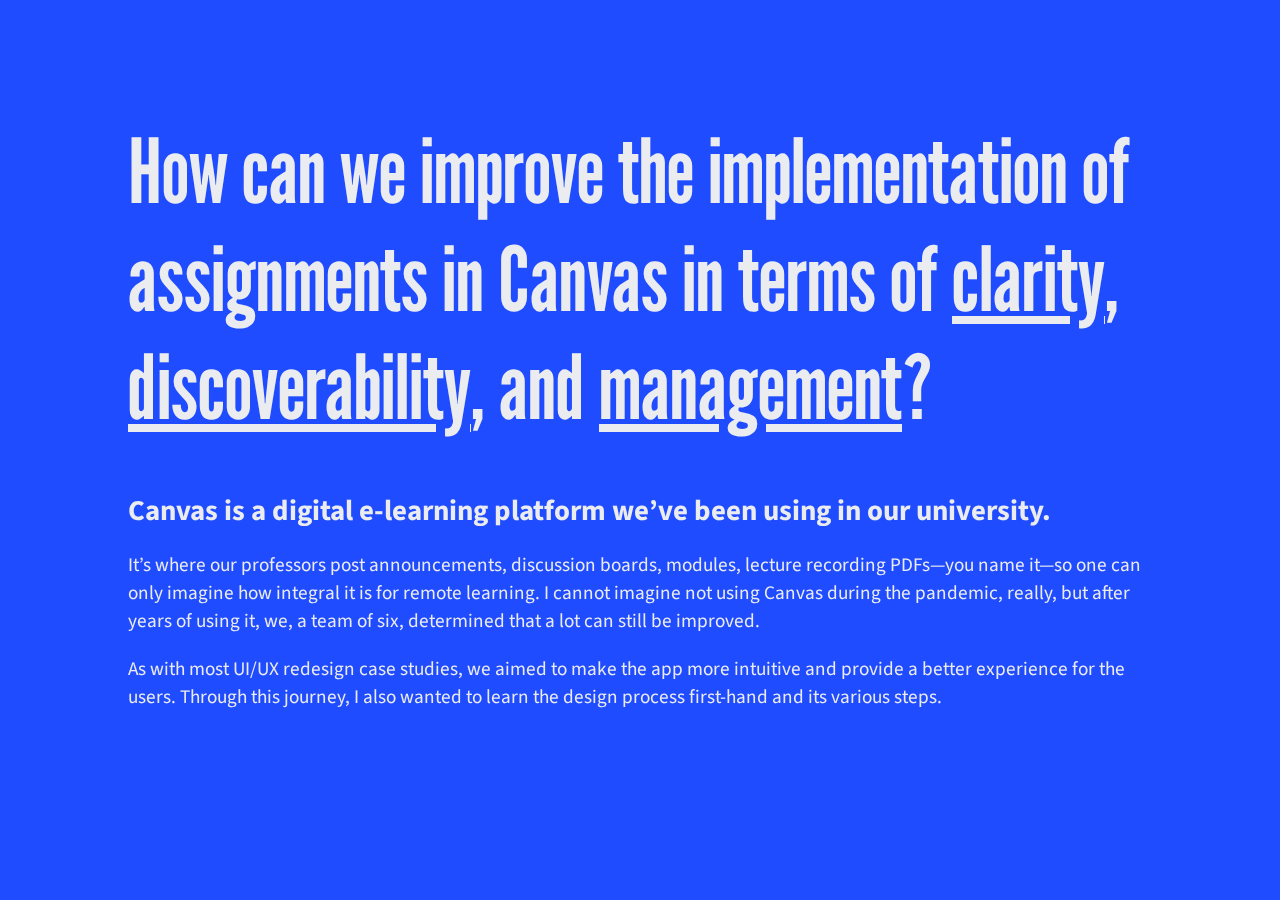
==== canvas.html @ 2afcc18f "changed underscore to dash" ====
<!DOCTYPE html>
<html lang="en">
<head>
    <meta charset="UTF-8">
    <meta name="viewport" content="width=device-width, initial-scale=1.0">
    
    <link rel="stylesheet" href="styles/article.css">
    <script src="https://code.jquery.com/jquery-3.4.1.min.js"></script>

    <link rel="preconnect" href="https://fonts.googleapis.com">
    <link rel="preconnect" href="https://fonts.gstatic.com" crossorigin>
    <link href="https://fonts.googleapis.com/css2?family=League+Gothic&display=swap" rel="stylesheet">
    <link href="https://fonts.googleapis.com/css2?family=Source+Sans+Pro&display=swap" rel="stylesheet">

    <title>Redesigning Canvas, an e-learning platform</title>

</head>
<body>
    <main class="not-parallax">
        <div class="bluemode">
            <div class="left-space wide">
                <div class="section-break"></div>
                <!-- <h1>Redesigning Canvas, an e-learning platform</h1> -->
                <!-- <i>
                    <small>
                        <ul>
                            <li>Canvas has since updated their UI. Please note that what will be discussed is a previous version of the app.</li>
                            <li>I’m not personally affiliated with Canvas. This case study was done for my own learning experience.</li>
                        </ul>
                    </small>
                </i>
                <hr> -->
                <h1 class="large">How can we improve the implementation of assignments in Canvas in terms of
                    <u>clarity</u>, <u>discoverability</u>, and <u>management</u>?</h1>
                <div class="text-break"></div>
                <h2>Canvas is a digital e-learning platform we’ve been using in our university.</h2>
                <p>It’s where our professors post announcements, discussion boards, modules, lecture recording PDFs—you name it—so one can only imagine how integral it is for remote learning. I cannot imagine not using Canvas during the pandemic, really, but after years of using it, we, a team of six, determined that a lot can still be improved.</p>
    
                <p>As with most UI/UX redesign case studies, we aimed to make the app more intuitive and provide a better experience for the users. Through this journey, I also wanted to learn the design process first-hand and its various steps.</p>
                <div class="text-break"></div>
                    
                <div class="text-break"></div>
                <div class="section-break"></div>
            </div>
        </div>
    
        <div class="section-break"></div>
        <div class="left-space wide slide-up">
            <h1>Let’s get to work!</h1>
            <p>Although all of us in the team have first-hand experiences (and frustrations) of using Canvas, we conducted a needfinding study to find out what the problems are in Canvas through our users’ perspective. We first conducted an online survey which was answered by 106 people, and also held 12 interviews remotely to get to know how exactly different users use Canvas.</p>
    
            <p>We couldn’t really cater to each user’s needs, so we created six user personas to generally represent our users. We based them off of studious they seem and how much of a power user they are when it comes to Canvas.</p>
        </div>

        <div class="text-break"></div>

        <div class="left-space wide slide-up">
            <h2>So what are the problems?</h2>
    
            <p>From the six personas, we identified their pain points by creating sequence models. There, we identified the flow of how users use Canvas and then identified at which step users were frustrated or stuck.</p>
    
            <p>There was a lot to unpack because of the amount of functions and features Canvas has, but we’ve narrowed it down to three areas we focused on: <b>Navigation</b>, <b>Notification</b>, and <b>Assignment Preparation</b>. We then built our solutions using Google Jamboard for our first prototypes and then Figma for the next iterations.</p> 
    
            <div class="text-break"></div>
            <div class="text-center">
                <img src="assets/canvas/design system.png"/>
                <br>
                <small>Design system created in Figma.</small>
            </div>          
        </div>
        <div class="section-break"></div>

        <div class="bluemode">
            <div class="section-break"></div>
            <div class="normal center">
                <h1>Navigation</h1>
                <div class="text-break"></div>
                <div class="slide-up">
                    <h2>Problems</h2>
                    <ul>
                        <li><p>There isn’t a single place to view all assignments for a single course—they could be posted in the Discussions tab, Assignments tab, or Modules, or other pages.</p></li>
                        <p class="quote">I need to check everything because I’m a bit paranoid.</p>
                        <p class="quote">The usage of canvas rlly depends on the prof. thay have different styles we have to adapt to.</p>
                        <li><p>Users find it difficult to look for certain features, as well as settings. Some users like Newbie Natalie weren’t even aware of the settings page, or that one could adjust notification settings.</p></li>
                    </ul>
                </div>
                <div class="text-break"></div>
                <div class="slide-up">
                    <h2>Solutions</h2>
                    <ul>
                        <li><p><b>Condense multiple sections in courses, emphasizing the Modules page.</b> This establishes uniformity across all courses, hopefully making it less confusing for users and prevent users like Achiever Alexandria from running through every section of Canvas for assignments.</p></li>
                        <li><p><b>Add a filter option in the Modules page </b> for situations wherein the user is looking for a certain item type, such as assignments or discussion boards. This would also allow batch downloading of files.</p></li>
                        <div class="text-center">
                            <img src="assets/canvas/navigation-1.png"/>
                            <br>
                            <small>Course home page with filter options. Other sections were also condensed.</small>
                        </div>
                        <li><p><b>Add a separate section for settings, and move Notification Settings there.</b> Previously, the settings could only be found by going into Account, and then Settings, which made it difficult for some users to find or even discover.</p></li>
                        <div class="text-center">
                            <img src="assets/canvas/navigation-2.png" class="project-image"/>
                            <br>
                            <small>Panel for settings, which is now accessible everywhere.</small>
                        </div>
                        <li><p><b>Add a button with download text and icon indicator</b> to the right, since the toggles for the selecting which files to download were also at the right. Both the “download” text and icon were included to provide clarity. </p></li>
                        <li><p><b>Add an indication of the number of files selected, and button to deselect all files,</b> similar to when selecting emails in Gmail.</p></li>
                        <div class="text-center">
                            <img src="assets/canvas/navigation-3.png"/>
                            <br>
                            <small>Course home page with filters. Selected files can be downloaded.</small>
                        </div>
                    </ul>
                </div>
    
                <div class="section-break"></div>
                <h1>Notification</h1>
                <div class="text-break"></div>
                <div class="slide-up">
                    <h2>Problems</h2>
                    <ul>
                        <li><p>Users aren’t able to view all previous notifications received.</p></li>
                        <li><p>Users aren’t notified when assignment deadlines are close, which forces some to use third-party applications to note down deadlines, or miss them completely.</p></li>
                        <li><p>Some assignments or posts don’t trigger notifications, which may cause users like Achiever Alexandria to periodically comb through many sections of Canvas to look for assignments. More than 50% responded that there have been instances where they missed assignments due to notifications not showing.</p></li>
                    </ul>
                </div>
                <div class="text-break"></div>
                <div class="slide-up">
                    <h2>Solutions</h2>
                    <ul>
                        <li><p><b>Add a notification tab/panel,</b> which is accessible by clicking the notifications button, which would have a red badge if there were unread notifications.</p></li>
                        <li><p><b>Made font weight heavier and added a green dot for unread notifications</b>, making it more noticeable for users.</p></li>
                        <div class="text-center">
                            <img src="assets/canvas/notifications-1.png"/>
                            <br>
                            <small>Notification panel.</small>
                        </div>
                        <li><p><b>Easier access to notification settings.</b> This also ties into navigation. Icons in the Notification Settings page were also turned into drop downs instead for readability.</p></li>
                        <li><p><b>Add other notification settings</b>, such as notifying when a deadline is close and a submission still hasn’t been made.</p></li>
                        <li><p><b>Add an add contact info button.</b></p></li>
                        <div class="text-center">
                            <img src="assets/canvas/notifications-2.png"/>
                            <br>
                            <small>Notification settings page. The icon buttons were also changed to dropdowns.</small>
                        </div>
                    </ul>
                </div>
    
                <div class="section-break"></div>
                <h1>Assignment Preparation</h1>
                <div class="text-break"></div>

                <div class="slide-up">
                    <h2>Problems</h2>
                    <ul>
                        <li><p>The built-in text editor in Canvas is overwhelming for some, while some say its functionalities are too limited. </p></li>
                        <p class="quote">It is bearable however I would want to see the whole text that I am writing. The tools in the text editor can be also more user friendly.</p>
                        <li><p>Third-party text editors are used for preparing assignments, especially if the submission needs a lot of text formatting, or if it is a group assignment.</p></li>
                        <li><p>Lack of a sign signifying that autosave is available.</p></li>
                        <li><p>Lack of a preview option before submitting.</p></li>
                        <p class="quote">Can’t view my submission to the assignment without having to download it</p>
                    </ul>
                </div>
                <div class="text-break"></div>
                <div class="slide-up">
                    <h2>Solutions</h2>
                    <ul>
                        <li><p><b>Simplify the toolbar for the textbox entry</b> to avoid overwhelming the user. The three text alignment buttons (left, center, right) were condensed into a single button, as well as the super- and subscript buttons.</p></li>
                        <li><p><b>Add a tab for “preview” mode</b> so users can easily switch back and forth between “preview” and “edit” mode (inspired by Github’s text editor).</p></li>
                        <div class="text-center">
                            <img src="assets/canvas/preparation-3.png"/>
                            <br>
                            <small>Preparing a text box entry for submitting assignments.</small>
                        </div>
                        <li><p><b>Added a modal for showing users that an autosave feature has been implemented.</b> Some users told us that they didn’t realize that Canvas had an autosave feature, so we wanted to notify users.</p></li>
                        <li><p><b>Add “Autosaved on ...” to indicate that their work has been autosaved.</b> Previously (as far as we know), there wasn’t really any feedback from the platform to indicate this to the user.</p></li>
                        <div class="text-center">
                            <img src="assets/canvas/preparation-1.png"/>
                            <br>
                            <small>Modal for notifying users of the autosave feature, as well as showing importance to indicator for last autosaved.</small>
                        </div>
                        <li><p><b>Add a full-screen mode for the text editor</b> for longer assignments.</p></li>
                        <div class="text-center">
                            <img src="assets/canvas/preparation-2.png"/>
                            <br>
                            <small>Full-screen text editor.</small>
                        </div>
                    </ul>
                </div>
            </div>
            <div class="section-break"></div>
        </div>
    
        <div class="normal center">
            <div class="section-break"></div>
            <h1>Results</h1>
    
            <p>We asked the final interviewees to rate the current Canvas versus our prototypes in terms of clarity, discoverability, and manageability, and got the average. Clarity increased from 6.3 to 9.3, Discoverability from 5.5 to 9.0, and Manageability from 6.0 to 9.0.</p>
            <p>We also asked the final interviewees to self-rate their experience during usability testing using the NASA Task Load Index.</p>
    
            <div class="text-center">
                <img src="assets/canvas/results-1.png"/>
            </div>
    
            <p>All in all, we realized that what needs to improve is how information is presented such that it’s not overwhelming for users.</p>
            <p>Canvas has plenty of functionality already, and is by no means an underpowered e-learning platform. Canvas also needs to give user feedback for some of their features, like autosaving. Users’ priorities also need to be taken into account—for example, making sure they’re able to pass assignments on time, and that they’re even notified of assignments in the first place.</p>
            <div class="section-break"></div>
        </div>
    
        <div class="bluemode">
            <div class="section-break"></div>
            <div class="normal center">
                <p>Throughout this experience, here’s what I learned:</p>
                <h1 class="large">You are not your user.</h1>
                <p>You really can’t underestimate that statement.</p>
                <ul>
                    <li><p>Every time we thought the solution we proposed is enough, there’s always something else to be improved. Some of the other users’ pain points were also different from our personal ones, which was very interesting to learn about!</p>
                    <li><p>We should view the platform from the perspective of the users and <b>always</b> consider what tasks they need to accomplish using the platform.</p></li>
                    <li><p>We should build and adjust our prototypes such that it would benefit most kinds of people in the community, which is where the user personas come in.</p></li>
                    <li><p>There were still some things we could’ve done better, like mine for user reviews in app stores, or by doing a comparative analysis of Canvas and other e-learning platforms in the market!</p></li>
                </ul>
            </div>        
            <div class="section-break"></div>
        </div>
    </main>

    <main class="parallax-wrapper">
        <div class="parallax-group bluemode static">
            <div class="left-space wide">
                <div class="section-break"></div>
                <!-- <h1>Redesigning Canvas, an e-learning platform</h1> -->
                <!-- <i>
                    <small>
                        <ul>
                            <li>Canvas has since updated their UI. Please note that what will be discussed is a previous version of the app.</li>
                            <li>I’m not personally affiliated with Canvas. This case study was done for my own learning experience.</li>
                        </ul>
                    </small>
                </i>
                <hr> -->
                <h1 class="large">How can we improve the implementation of assignments in Canvas in terms of
                    <u>clarity</u>, <u>discoverability</u>, and <u>management</u>?</h1>
                <div class="text-break"></div>
                <h2>Canvas is a digital e-learning platform we’ve been using in our university.</h2>
                <p>It’s where our professors post announcements, discussion boards, modules, lecture recording PDFs—you name it—so one can only imagine how integral it is for remote learning. I cannot imagine not using Canvas during the pandemic, really, but after years of using it, we, a team of six, determined that a lot can still be improved.</p>
    
                <p>As with most UI/UX redesign case studies, we aimed to make the app more intuitive and provide a better experience for the users. Through this journey, I also wanted to learn the design process first-hand and its various steps.</p>
                <div class="text-break"></div>
                    
                <div class="text-break"></div>
                <div class="section-break"></div>
            </div>
        </div>
    
        <div class="parallax-group static">
            <div>
                <div class="left-space wide">
                    <div class="section-break"></div>
                    <h1>Let’s get to work!</h1>
                    <p>Although all of us in the team have first-hand experiences (and frustrations) of using Canvas, we conducted a needfinding study to find out what the problems are in Canvas through our users’ perspective. We first conducted an online survey which was answered by 106 people, and also held 12 interviews remotely to get to know how exactly different users use Canvas.</p>
            
                    <p>We couldn’t really cater to each user’s needs, so we created six user personas to generally represent our users. We based them off of studious they seem and how much of a power user they are when it comes to Canvas.</p>
            
                    <div class="text-break"></div>
            
                    <h2>So what are the problems?</h2>
            
                    <p>From the six personas, we identified their pain points by creating sequence models. There, we identified the flow of how users use Canvas and then identified at which step users were frustrated or stuck.</p>
            
                    <p>There was a lot to unpack because of the amount of functions and features Canvas has, but we’ve narrowed it down to three areas we focused on: <b>Navigation</b>, <b>Notification</b>, and <b>Assignment Preparation</b>. We then built our solutions using Google Jamboard for our first prototypes and then Figma for the next iterations.</p> 
            
                    <div class="text-break"></div>
                    <div class="text-center">
                        <img src="assets/canvas/design system.png"/>
                        <br>
                        <small>Design system created in Figma.</small>
                    </div>
            
                    <div class="section-break"></div>
                </div>
                <div class="normal center">
                    <hr>
                    <div class="section-break"></div>
                    <h1>Navigation</h1>
                    <div class="text-break"></div>
                    <h2>Problems</h2>
                    <ul>
                        <li><p>There isn’t a single place to view all assignments for a single course—they could be posted in the Discussions tab, Assignments tab, or Modules, or other pages.</p></li>
                        <p class="quote">I need to check everything because I’m a bit paranoid.</p>
                        <li><p>Users find it difficult to look for certain features, as well as settings. Some users like Newbie Natalie weren’t even aware of the settings page, or that one could adjust notification settings.</p></li>
                        <p class="quote">The usage of canvas rlly depends on the prof. thay have different styles we have to adapt to.</p>
                    </ul>
                    <div class="section-break"></div>
                </div>
            </div>
        </div>

        <div class="parallax-group bluemode nonstatic">
            <div class="parallax-layer base-layer">
                <div class="tight left-space">
                    <h2>Solutions</h2>
                    <ul>
                        <li><p><b>Condense multiple sections in courses, emphasizing the Modules page </b> to establish uniformity across courses.</p></li>
                        <li><p><b>Add a filter option in the Modules page </b> for situations wherein the user is looking for a certain item type, such as assignments. This also allows batch downloading of files.</p></li>
                        <li><p><b>Add a separate section for settings, and move Notification Settings there.</b> Previously, users were not even aware of Notification settings.</p></li>
                        <li><p><b>Add a download button</b> to the right, since the toggles for the selecting which files to download are also at the right. Both the “download” text and icon were included to provide clarity.</p></li>
                        <li><p><b>Add an indication of the number of files selected, and button to deselect all files,</b> similar to when selecting emails in Gmail.</p></li>
                    </ul>
                </div>
            </div>
            <div class="parallax-layer top-layer">
                <div class="tight right-space">
                    <div class="text-center">
                        <img src="assets/canvas/navigation-1.png"/>
                        <br>
                        <small>Course home page with filter options. Other sections were also condensed.</small>
                    </div>
                    <br>
                    <div class="text-center">
                        <img src="assets/canvas/navigation-2.png" class="project-image"/>
                        <br>
                        <small>Panel for settings, which is now accessible everywhere.</small>
                    </div>
                    <br>
                    <div class="text-center">
                        <img src="assets/canvas/navigation-3.png"/>
                        <br>
                        <small>Course home page with filters. Selected files can be downloaded.</small>
                    </div>
                    <br>
                </div>
            </div>
        </div>

        <div class="parallax-group static">
            <div class="normal center">
                <div class="section-break"></div>
                <h1>Notification</h1>
                <div class="text-break"></div>
                <h2>Problems</h2>
                <ul>
                    <li><p>Users aren’t able to view all previous notifications received.</p></li>
                    <li><p>Users aren’t notified when assignment deadlines are close, which forces some to use third-party applications to note down deadlines, or miss them completely.</p></li>
                    <li><p>Some assignments or posts don’t trigger notifications, which may cause users like Achiever Alexandria to periodically comb through many sections of Canvas to look for assignments. More than 50% responded that there have been instances where they missed assignments due to notifications not showing.</p></li>
                </ul>
            </div>
        </div>
        
        <div class="parallax-group bluemode nonstatic">
            <div class="parallax-layer base-layer">
                <div class="tight left-space">
                    <div class="text-break"></div>
                    <h2>Solutions</h2>
                    <ul>
                        <li><p><b>Add a notification panel,</b> which is accessible by clicking the notifications button, which would have a red badge if there were unread notifications.</p></li>
                        <li><p><b>Made font weight heavier and added a green dot for unread notifications</b>, making it more noticeable for users.</p></li>
                        <li><p><b>Easier access to notification settings.</b> This also ties into navigation. Icons in the Notification Settings page were also turned into drop downs instead for readability.</p></li>
                        <li><p><b>Add other notification settings</b>, such as notifying when a deadline is close and a submission still hasn’t been made.</p></li>
                        <li><p><b>Add an add contact info button.</b></p></li>
                    </ul>
                </div>
            </div>
            <div class="parallax-layer top-layer">
                <div class="tight right-space">
                    <div class="text-center">
                        <img src="assets/canvas/notifications-1.png"/>
                        <br>
                        <small>Notification panel.</small>
                    </div>
                    <br>
                    <div class="text-center">
                        <img src="assets/canvas/notifications-2.png"/>
                        <br>
                        <small>Notification settings page. The icon buttons were also changed to dropdowns.</small>
                    </div>
                </div>
            </div>
        </div>
                
    
        <div class="parallax-group static">
            <div class="normal center">
                <h1>Assignment Preparation</h1>
                <div class="text-break"></div>
                <h2>Problems</h2>
                <ul>
                    <li><p>The built-in text editor in Canvas is overwhelming for some, while some say its functionalities are too limited. </p></li>
                    <p class="quote">It is bearable however I would want to see the whole text that I am writing. The tools in the text editor can be also more user friendly.</p>
                    <li><p>Third-party text editors are used for preparing assignments, especially if the submission needs a lot of text formatting, or if it is a group assignment.</p></li>
                    <li><p>Lack of a sign signifying that autosave is available.</p></li>
                    <li><p>Lack of a preview option before submitting.</p></li>
                    <p class="quote">Can’t view my submission to the assignment without having to download it</p>
                </ul>
            </div>
        </div>
        
        <div class="parallax-group bluemode nonstatic">
            <div class="parallax-layer base-layer">
                <div class="tight left-space">
                    <div class="text-break"></div>
                    <h2>Solutions</h2>
                    <ul>
                        <li><p><b>Simplify the toolbar for the textbox entry</b> to avoid overwhelming the user. The three text alignment buttons were condensed into a single button, as well as the super- and subscript buttons.</p></li>
                        <li><p><b>Add a tab for “preview” mode</b> so users can easily switch back and forth between “preview” and “edit” mode, inspired by Github’s text editor.</p></li>
                        <li><p><b>Added a modal for showing users that an autosave feature has been implemented.</b></p></li>
                        <li><p><b>Add “Autosaved on ...” to indicate that their work has been autosaved.</b> Previously (as far as we know), there wasn’t any feedback to indicate this to the user.</p></li>
                        <li><p><b>Add a full-screen mode for the text editor</b> for longer assignments.</p></li>
                    </ul>
                    <div class="section-break"></div>
                </div>
            </div>
            
            <div class="parallax-layer top-layer">
                <div class="tight right-space">
                    <div class="text-center">
                        <img src="assets/canvas/preparation-3.png"/>
                        <br>
                        <small>Preparing a text box entry for submitting assignments.</small>
                    </div>
                    <br>
                    <div class="text-center">
                        <img src="assets/canvas/preparation-1.png"/>
                        <br>
                        <small>Modal for notifying users of the autosave feature, as well as showing importance to indicator for last autosaved.</small>
                    </div>
                    <br>
                    <div class="text-center">
                        <img src="assets/canvas/preparation-2.png"/>
                        <br>
                        <small>Full-screen text editor.</small>
                    </div>
                </div>
            </div>
        </div>
        
        <div class="parallax-group">
            <div class="normal center">
                <div class="section-break"></div>
                <h1>Results</h1>
        
                <p>We asked the final interviewees to rate the current Canvas versus our prototypes in terms of clarity, discoverability, and manageability, and got the average. Clarity increased from 6.3 to 9.3, Discoverability from 5.5 to 9.0, and Manageability from 6.0 to 9.0.</p>
                <p>We also asked the final interviewees to self-rate their experience during usability testing using the NASA Task Load Index.</p>
        
                <div class="text-center">
                    <img src="assets/canvas/results-1.png"/>
                </div>
        
                <p>All in all, we realized that what needs to improve is how information is presented such that it’s not overwhelming for users.</p>
                <p>Canvas has plenty of functionality already, and is by no means an underpowered e-learning platform. Canvas also needs to give user feedback for some of their features, like autosaving. Users’ priorities also need to be taken into account—for example, making sure they’re able to pass assignments on time, and that they’re even notified of assignments in the first place.</p>
                <div class="section-break"></div>
            </div>
        </div>
    
        <div class="parallax-group bluemode">
            <div class="section-break"></div>
            <div class="normal center">
                <p>Throughout this experience, here’s what I learned:</p>
                <h1 class="large">You are not your user.</h1>
                <p>You really can’t underestimate that statement.</p>
                <ul>
                    <li><p>Every time we thought the solution we proposed is enough, there’s always something else to be improved. Some of the other users’ pain points were also different from our personal ones, which was very interesting to learn about!</p>
                    <li><p>We should view the platform from the perspective of the users and <b>always</b> consider what tasks they need to accomplish using the platform.</p></li>
                    <li><p>We should build and adjust our prototypes such that it would benefit most kinds of people in the community, which is where the user personas come in.</p></li>
                    <li><p>There were still some things we could’ve done better, like mine for user reviews in app stores, or by doing a comparative analysis of Canvas and other e-learning platforms in the market!</p></li>
                </ul>
            </div>        
            <div class="section-break"></div>
        </div>
    </main>
</body>
</html>

<script>
    function debounce(func, wait = 20, immediate = true) {
	    var timeout;
        return function() {
            var context = this, args = arguments;
            var later = function() {
                timeout = null;
                if (!immediate) func.apply(context, args);
            };
            var callNow = immediate && !timeout;
            clearTimeout(timeout);
            timeout = setTimeout(later, wait);
            if (callNow) func.apply(context, args);
        };
    };

    const slideUpElements = $(".slide-up");

    function slideIn(e) 
    {
        const currentPosition = window.scrollY + window.innerHeight;

        slideUpElements.each(function(index, element){
            // const slideInAt = $(element).offset().top + ($(element).height()/5);
            const slideInAt = $(element).offset().top + 10;
            if(slideInAt < currentPosition)
            {
                $(element).addClass("active");
            }
        })
    }

    window.addEventListener('scroll', debounce(slideIn));
</script>
---- styles/article.css ----
html {
  scroll-behavior: smooth;
}

body {
  overflow-x: hidden;
  padding: 0px;
  margin: 0px;
  background-color: #EBECF0;
  color: black;
  font-family: 'Source Sans Pro', sans-serif;
  -webkit-box-sizing: border-box;
          box-sizing: border-box;
}

h1 {
  font-family: 'League Gothic', sans-serif;
  font-size: clamp(4rem, 2.5vw, 6rem);
  color: #1F4CFF;
  margin: 0px;
}

h2 {
  font-size: clamp(1.8rem, 1vw, 2.2rem);
  margin-bottom: 0px;
}

p {
  font-size: clamp(1.2rem, 1vw, 1.5rem);
  font-weight: normal;
}

.slide-up {
  -webkit-transform: translateY(30%);
          transform: translateY(30%);
  opacity: 0;
  -webkit-transition: 1s;
  transition: 1s;
}

.slide-up.active {
  opacity: 1;
  -webkit-transform: translateY(0%);
          transform: translateY(0%);
}

::-moz-selection {
  background: black;
  color: #EBECF0;
}

::selection {
  background: black;
  color: #EBECF0;
}

::-moz-selection {
  background: black;
  color: #EBECF0;
}

/* width */
::-webkit-scrollbar {
  width: 7px;
  height: 7px;
  background: #888;
}

/* Track */
::-webkit-scrollbar-track {
  background: #f1f1f1;
}

/* Handle */
::-webkit-scrollbar-thumb {
  background: #1F4CFF;
  border-radius: 10px;
}

/* Handle on hover */
::-webkit-scrollbar-thumb:hover {
  background: #555;
}

.large {
  font-size: clamp(3.5rem, 7vw, 10rem);
}

img {
  max-width: 35vw;
  border-radius: 10px;
}

.bluemode {
  background-color: #1F4CFF;
}

.bluemode * {
  color: #EBECF0;
}

.bluemode .quote {
  border-left: 1px solid #EBECF0;
}

.left-space {
  margin-left: 10vw;
}

.right-space {
  margin-left: 55vw;
}

.section-break {
  min-height: 10vh;
}

.columns {
  display: -webkit-box;
  display: -ms-flexbox;
  display: flex;
  orientation: column;
}

.text-break {
  min-height: 3vh;
}

.tight {
  max-width: 40vw;
}

.normal {
  max-width: 60vw;
}

.wide {
  max-width: 80vw;
}

.right {
  text-align: right;
}

.center {
  margin-left: auto;
  margin-right: auto;
}

.text-center {
  text-align: center;
}

.quote {
  border-left: 1px solid #1F4CFF;
  padding-left: 20px;
  font-style: italic;
}

.parallax-wrapper {
  height: 100vh;
  overflow-x: hidden;
  overflow-y: auto;
  -webkit-perspective: 300px;
          perspective: 300px;
}

.parallax-wrapper .parallax-group {
  position: relative;
  -webkit-transform-style: preserve-3d;
          transform-style: preserve-3d;
  min-height: 100vh;
}

.parallax-wrapper .parallax-group .parallax-layer {
  position: absolute;
  inset: 0;
  display: -webkit-box;
  display: -ms-flexbox;
  display: flex;
  -webkit-box-align: center;
      -ms-flex-align: center;
          align-items: center;
}

.parallax-wrapper .parallax-group .base-layer {
  -webkit-transform: translateZ(0);
          transform: translateZ(0);
  z-index: 2;
}

.parallax-wrapper .parallax-group .top-layer {
  -webkit-transform: translateZ(150px) scale(0.5);
          transform: translateZ(150px) scale(0.5);
  z-index: 1;
}

.parallax-wrapper .static {
  z-index: 0;
  display: -webkit-box;
  display: -ms-flexbox;
  display: flex;
  -webkit-box-align: center;
      -ms-flex-align: center;
          align-items: center;
}

.parallax-wrapper .nonstatic {
  z-index: 1;
}

.parallax-wrapper {
  display: block;
}

.not-parallax {
  display: none;
}

.page {
  min-height: 100vh;
  display: -webkit-box;
  display: -ms-flexbox;
  display: flex;
  -webkit-box-align: center;
      -ms-flex-align: center;
          align-items: center;
}

.mobile-grid {
  display: -webkit-box;
  display: -ms-flexbox;
  display: flex;
  max-width: 50vw;
  -webkit-column-gap: 10px;
          column-gap: 10px;
}

.mobile-grid img {
  max-width: 100%;
  min-width: 0;
}

@media (max-width: 991px) {
  .parallax-wrapper {
    display: none;
  }
  .not-parallax {
    display: block;
  }
  .tight, .normal {
    max-width: 80vw;
  }
  img {
    max-width: 70vw;
  }
}
/*# sourceMappingURL=article.css.map */
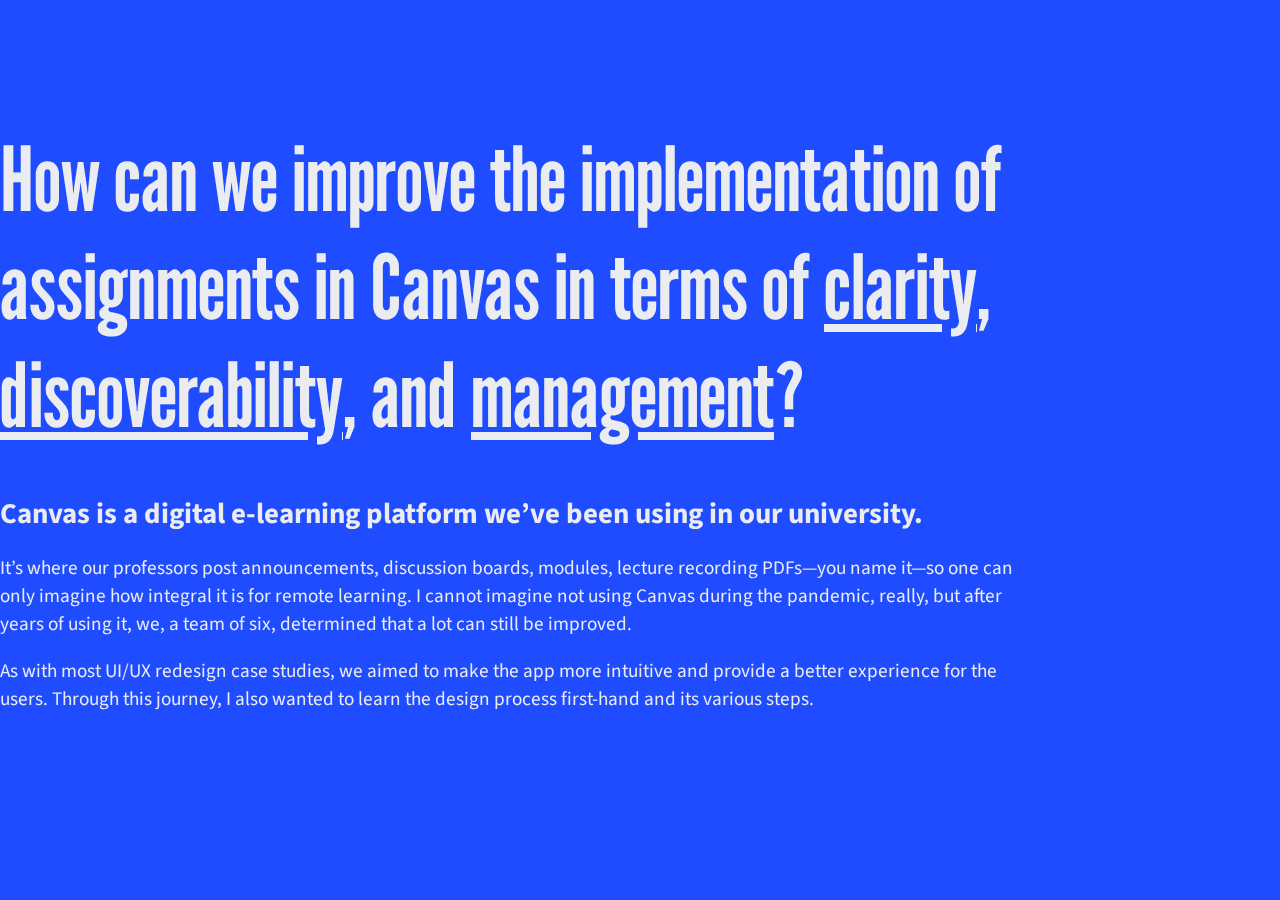
==== commit 67b87a1b: "changed break names" ====
--- a/canvas.html
+++ b/canvas.html
@@ -18,8 +18,8 @@
 <body>
     <main class="not-parallax">
         <div class="bluemode">
-            <div class="left-space wide">
-                <div class="section-break"></div>
+            <div class="space-s wide">
+                <br class="large">
                 <!-- <h1>Redesigning Canvas, an e-learning platform</h1> -->
                 <!-- <i>
                     <small>
@@ -32,49 +32,49 @@
                 <hr> -->
                 <h1 class="large">How can we improve the implementation of assignments in Canvas in terms of
                     <u>clarity</u>, <u>discoverability</u>, and <u>management</u>?</h1>
-                <div class="text-break"></div>
+                <br class="small">
                 <h2>Canvas is a digital e-learning platform we’ve been using in our university.</h2>
                 <p>It’s where our professors post announcements, discussion boards, modules, lecture recording PDFs—you name it—so one can only imagine how integral it is for remote learning. I cannot imagine not using Canvas during the pandemic, really, but after years of using it, we, a team of six, determined that a lot can still be improved.</p>
     
                 <p>As with most UI/UX redesign case studies, we aimed to make the app more intuitive and provide a better experience for the users. Through this journey, I also wanted to learn the design process first-hand and its various steps.</p>
-                <div class="text-break"></div>
+                <br class="small">
                     
-                <div class="text-break"></div>
-                <div class="section-break"></div>
-            </div>
-        </div>
-    
-        <div class="section-break"></div>
-        <div class="left-space wide slide-up">
+                <br class="small">
+                <br class="large">
+            </div>
+        </div>
+    
+        <br class="large">
+        <div class="space-s wide slide-up">
             <h1>Let’s get to work!</h1>
             <p>Although all of us in the team have first-hand experiences (and frustrations) of using Canvas, we conducted a needfinding study to find out what the problems are in Canvas through our users’ perspective. We first conducted an online survey which was answered by 106 people, and also held 12 interviews remotely to get to know how exactly different users use Canvas.</p>
     
             <p>We couldn’t really cater to each user’s needs, so we created six user personas to generally represent our users. We based them off of studious they seem and how much of a power user they are when it comes to Canvas.</p>
         </div>
 
-        <div class="text-break"></div>
-
-        <div class="left-space wide slide-up">
+        <br class="small">
+
+        <div class="space-s wide slide-up">
             <h2>So what are the problems?</h2>
     
             <p>From the six personas, we identified their pain points by creating sequence models. There, we identified the flow of how users use Canvas and then identified at which step users were frustrated or stuck.</p>
     
             <p>There was a lot to unpack because of the amount of functions and features Canvas has, but we’ve narrowed it down to three areas we focused on: <b>Navigation</b>, <b>Notification</b>, and <b>Assignment Preparation</b>. We then built our solutions using Google Jamboard for our first prototypes and then Figma for the next iterations.</p> 
     
-            <div class="text-break"></div>
+            <br class="small">
             <div class="text-center">
                 <img src="assets/canvas/design system.png"/>
                 <br>
                 <small>Design system created in Figma.</small>
             </div>          
         </div>
-        <div class="section-break"></div>
+        <br class="large">
 
         <div class="bluemode">
-            <div class="section-break"></div>
+            <br class="large">
             <div class="normal center">
                 <h1>Navigation</h1>
-                <div class="text-break"></div>
+                <br class="small">
                 <div class="slide-up">
                     <h2>Problems</h2>
                     <ul>
@@ -84,7 +84,7 @@
                         <li><p>Users find it difficult to look for certain features, as well as settings. Some users like Newbie Natalie weren’t even aware of the settings page, or that one could adjust notification settings.</p></li>
                     </ul>
                 </div>
-                <div class="text-break"></div>
+                <br class="small">
                 <div class="slide-up">
                     <h2>Solutions</h2>
                     <ul>
@@ -111,9 +111,9 @@
                     </ul>
                 </div>
     
-                <div class="section-break"></div>
+                <br class="large">
                 <h1>Notification</h1>
-                <div class="text-break"></div>
+                <br class="small">
                 <div class="slide-up">
                     <h2>Problems</h2>
                     <ul>
@@ -122,7 +122,7 @@
                         <li><p>Some assignments or posts don’t trigger notifications, which may cause users like Achiever Alexandria to periodically comb through many sections of Canvas to look for assignments. More than 50% responded that there have been instances where they missed assignments due to notifications not showing.</p></li>
                     </ul>
                 </div>
-                <div class="text-break"></div>
+                <br class="small">
                 <div class="slide-up">
                     <h2>Solutions</h2>
                     <ul>
@@ -144,9 +144,9 @@
                     </ul>
                 </div>
     
-                <div class="section-break"></div>
+                <br class="large">
                 <h1>Assignment Preparation</h1>
-                <div class="text-break"></div>
+                <br class="small">
 
                 <div class="slide-up">
                     <h2>Problems</h2>
@@ -159,7 +159,7 @@
                         <p class="quote">Can’t view my submission to the assignment without having to download it</p>
                     </ul>
                 </div>
-                <div class="text-break"></div>
+                <br class="small">
                 <div class="slide-up">
                     <h2>Solutions</h2>
                     <ul>
@@ -186,11 +186,11 @@
                     </ul>
                 </div>
             </div>
-            <div class="section-break"></div>
+            <br class="large">
         </div>
     
         <div class="normal center">
-            <div class="section-break"></div>
+            <br class="large">
             <h1>Results</h1>
     
             <p>We asked the final interviewees to rate the current Canvas versus our prototypes in terms of clarity, discoverability, and manageability, and got the average. Clarity increased from 6.3 to 9.3, Discoverability from 5.5 to 9.0, and Manageability from 6.0 to 9.0.</p>
@@ -202,11 +202,11 @@
     
             <p>All in all, we realized that what needs to improve is how information is presented such that it’s not overwhelming for users.</p>
             <p>Canvas has plenty of functionality already, and is by no means an underpowered e-learning platform. Canvas also needs to give user feedback for some of their features, like autosaving. Users’ priorities also need to be taken into account—for example, making sure they’re able to pass assignments on time, and that they’re even notified of assignments in the first place.</p>
-            <div class="section-break"></div>
+            <br class="large">
         </div>
     
         <div class="bluemode">
-            <div class="section-break"></div>
+            <br class="large">
             <div class="normal center">
                 <p>Throughout this experience, here’s what I learned:</p>
                 <h1 class="large">You are not your user.</h1>
@@ -218,14 +218,14 @@
                     <li><p>There were still some things we could’ve done better, like mine for user reviews in app stores, or by doing a comparative analysis of Canvas and other e-learning platforms in the market!</p></li>
                 </ul>
             </div>        
-            <div class="section-break"></div>
+            <br class="large">
         </div>
     </main>
 
     <main class="parallax-wrapper">
         <div class="parallax-group bluemode static">
-            <div class="left-space wide">
-                <div class="section-break"></div>
+            <div class="space-s wide">
+                <br class="large">
                 <!-- <h1>Redesigning Canvas, an e-learning platform</h1> -->
                 <!-- <i>
                     <small>
@@ -238,64 +238,64 @@
                 <hr> -->
                 <h1 class="large">How can we improve the implementation of assignments in Canvas in terms of
                     <u>clarity</u>, <u>discoverability</u>, and <u>management</u>?</h1>
-                <div class="text-break"></div>
+                <br class="small">
                 <h2>Canvas is a digital e-learning platform we’ve been using in our university.</h2>
                 <p>It’s where our professors post announcements, discussion boards, modules, lecture recording PDFs—you name it—so one can only imagine how integral it is for remote learning. I cannot imagine not using Canvas during the pandemic, really, but after years of using it, we, a team of six, determined that a lot can still be improved.</p>
     
                 <p>As with most UI/UX redesign case studies, we aimed to make the app more intuitive and provide a better experience for the users. Through this journey, I also wanted to learn the design process first-hand and its various steps.</p>
-                <div class="text-break"></div>
+                <br class="small">
                     
-                <div class="text-break"></div>
-                <div class="section-break"></div>
+                <br class="small">
+                <br class="large">
             </div>
         </div>
     
         <div class="parallax-group static">
-            <div>
-                <div class="left-space wide">
-                    <div class="section-break"></div>
-                    <h1>Let’s get to work!</h1>
-                    <p>Although all of us in the team have first-hand experiences (and frustrations) of using Canvas, we conducted a needfinding study to find out what the problems are in Canvas through our users’ perspective. We first conducted an online survey which was answered by 106 people, and also held 12 interviews remotely to get to know how exactly different users use Canvas.</p>
-            
-                    <p>We couldn’t really cater to each user’s needs, so we created six user personas to generally represent our users. We based them off of studious they seem and how much of a power user they are when it comes to Canvas.</p>
-            
-                    <div class="text-break"></div>
-            
-                    <h2>So what are the problems?</h2>
-            
-                    <p>From the six personas, we identified their pain points by creating sequence models. There, we identified the flow of how users use Canvas and then identified at which step users were frustrated or stuck.</p>
-            
-                    <p>There was a lot to unpack because of the amount of functions and features Canvas has, but we’ve narrowed it down to three areas we focused on: <b>Navigation</b>, <b>Notification</b>, and <b>Assignment Preparation</b>. We then built our solutions using Google Jamboard for our first prototypes and then Figma for the next iterations.</p> 
-            
-                    <div class="text-break"></div>
-                    <div class="text-center">
-                        <img src="assets/canvas/design system.png"/>
-                        <br>
-                        <small>Design system created in Figma.</small>
-                    </div>
-            
-                    <div class="section-break"></div>
-                </div>
-                <div class="normal center">
-                    <hr>
-                    <div class="section-break"></div>
-                    <h1>Navigation</h1>
-                    <div class="text-break"></div>
-                    <h2>Problems</h2>
-                    <ul>
-                        <li><p>There isn’t a single place to view all assignments for a single course—they could be posted in the Discussions tab, Assignments tab, or Modules, or other pages.</p></li>
-                        <p class="quote">I need to check everything because I’m a bit paranoid.</p>
-                        <li><p>Users find it difficult to look for certain features, as well as settings. Some users like Newbie Natalie weren’t even aware of the settings page, or that one could adjust notification settings.</p></li>
-                        <p class="quote">The usage of canvas rlly depends on the prof. thay have different styles we have to adapt to.</p>
-                    </ul>
-                    <div class="section-break"></div>
-                </div>
+            <div class="space-s wide">
+                <br class="large">
+                <h1>Let’s get to work!</h1>
+                <p>Although all of us in the team have first-hand experiences (and frustrations) of using Canvas, we conducted a needfinding study to find out what the problems are in Canvas through our users’ perspective. We first conducted an online survey which was answered by 106 people, and also held 12 interviews remotely to get to know how exactly different users use Canvas.</p>
+        
+                <p>We couldn’t really cater to each user’s needs, so we created six user personas to generally represent our users. We based them off of studious they seem and how much of a power user they are when it comes to Canvas.</p>
+        
+                <br class="small">
+        
+                <h2>So what are the problems?</h2>
+        
+                <p>From the six personas, we identified their pain points by creating sequence models. There, we identified the flow of how users use Canvas and then identified at which step users were frustrated or stuck.</p>
+        
+                <p>There was a lot to unpack because of the amount of functions and features Canvas has, but we’ve narrowed it down to three areas we focused on: <b>Navigation</b>, <b>Notification</b>, and <b>Assignment Preparation</b>. We then built our solutions using Google Jamboard for our first prototypes and then Figma for the next iterations.</p> 
+        
+                <br class="small">
+                <div class="text-center">
+                    <img src="assets/canvas/design system.png"/>
+                    <br>
+                    <small>Design system created in Figma.</small>
+                </div>
+        
+                <br class="large">
+            </div>
+        </div>
+
+        <div class="parallax-group static">
+            <div class="normal center">
+                <br class="large">
+                <h1>Navigation</h1>
+                <br class="small">
+                <h2>Problems</h2>
+                <ul>
+                    <li><p>There isn’t a single place to view all assignments for a single course—they could be posted in the Discussions tab, Assignments tab, or Modules, or other pages.</p></li>
+                    <p class="quote">I need to check everything because I’m a bit paranoid.</p>
+                    <li><p>Users find it difficult to look for certain features, as well as settings. Some users like Newbie Natalie weren’t even aware of the settings page, or that one could adjust notification settings.</p></li>
+                    <p class="quote">The usage of canvas rlly depends on the prof. thay have different styles we have to adapt to.</p>
+                </ul>
+                <br class="large">
             </div>
         </div>
 
         <div class="parallax-group bluemode nonstatic">
             <div class="parallax-layer base-layer">
-                <div class="tight left-space">
+                <div class="tight space-s">
                     <h2>Solutions</h2>
                     <ul>
                         <li><p><b>Condense multiple sections in courses, emphasizing the Modules page </b> to establish uniformity across courses.</p></li>
@@ -307,7 +307,7 @@
                 </div>
             </div>
             <div class="parallax-layer top-layer">
-                <div class="tight right-space">
+                <div class="tight space-l">
                     <div class="text-center">
                         <img src="assets/canvas/navigation-1.png"/>
                         <br>
@@ -332,9 +332,9 @@
 
         <div class="parallax-group static">
             <div class="normal center">
-                <div class="section-break"></div>
+                <br class="large">
                 <h1>Notification</h1>
-                <div class="text-break"></div>
+                <br class="small">
                 <h2>Problems</h2>
                 <ul>
                     <li><p>Users aren’t able to view all previous notifications received.</p></li>
@@ -346,8 +346,8 @@
         
         <div class="parallax-group bluemode nonstatic">
             <div class="parallax-layer base-layer">
-                <div class="tight left-space">
-                    <div class="text-break"></div>
+                <div class="tight space-s">
+                    <br class="small">
                     <h2>Solutions</h2>
                     <ul>
                         <li><p><b>Add a notification panel,</b> which is accessible by clicking the notifications button, which would have a red badge if there were unread notifications.</p></li>
@@ -359,7 +359,7 @@
                 </div>
             </div>
             <div class="parallax-layer top-layer">
-                <div class="tight right-space">
+                <div class="tight space-l">
                     <div class="text-center">
                         <img src="assets/canvas/notifications-1.png"/>
                         <br>
@@ -379,7 +379,7 @@
         <div class="parallax-group static">
             <div class="normal center">
                 <h1>Assignment Preparation</h1>
-                <div class="text-break"></div>
+                <br class="small">
                 <h2>Problems</h2>
                 <ul>
                     <li><p>The built-in text editor in Canvas is overwhelming for some, while some say its functionalities are too limited. </p></li>
@@ -394,8 +394,8 @@
         
         <div class="parallax-group bluemode nonstatic">
             <div class="parallax-layer base-layer">
-                <div class="tight left-space">
-                    <div class="text-break"></div>
+                <div class="tight space-s">
+                    <br class="small">
                     <h2>Solutions</h2>
                     <ul>
                         <li><p><b>Simplify the toolbar for the textbox entry</b> to avoid overwhelming the user. The three text alignment buttons were condensed into a single button, as well as the super- and subscript buttons.</p></li>
@@ -404,12 +404,12 @@
                         <li><p><b>Add “Autosaved on ...” to indicate that their work has been autosaved.</b> Previously (as far as we know), there wasn’t any feedback to indicate this to the user.</p></li>
                         <li><p><b>Add a full-screen mode for the text editor</b> for longer assignments.</p></li>
                     </ul>
-                    <div class="section-break"></div>
+                    <br class="large">
                 </div>
             </div>
             
             <div class="parallax-layer top-layer">
-                <div class="tight right-space">
+                <div class="tight space-l">
                     <div class="text-center">
                         <img src="assets/canvas/preparation-3.png"/>
                         <br>
@@ -433,7 +433,7 @@
         
         <div class="parallax-group">
             <div class="normal center">
-                <div class="section-break"></div>
+                <br class="large">
                 <h1>Results</h1>
         
                 <p>We asked the final interviewees to rate the current Canvas versus our prototypes in terms of clarity, discoverability, and manageability, and got the average. Clarity increased from 6.3 to 9.3, Discoverability from 5.5 to 9.0, and Manageability from 6.0 to 9.0.</p>
@@ -445,12 +445,12 @@
         
                 <p>All in all, we realized that what needs to improve is how information is presented such that it’s not overwhelming for users.</p>
                 <p>Canvas has plenty of functionality already, and is by no means an underpowered e-learning platform. Canvas also needs to give user feedback for some of their features, like autosaving. Users’ priorities also need to be taken into account—for example, making sure they’re able to pass assignments on time, and that they’re even notified of assignments in the first place.</p>
-                <div class="section-break"></div>
+                <br class="large">
             </div>
         </div>
     
         <div class="parallax-group bluemode">
-            <div class="section-break"></div>
+            <br class="large">
             <div class="normal center">
                 <p>Throughout this experience, here’s what I learned:</p>
                 <h1 class="large">You are not your user.</h1>
@@ -462,7 +462,7 @@
                     <li><p>There were still some things we could’ve done better, like mine for user reviews in app stores, or by doing a comparative analysis of Canvas and other e-learning platforms in the market!</p></li>
                 </ul>
             </div>        
-            <div class="section-break"></div>
+            <br class="large">
         </div>
     </main>
 </body>
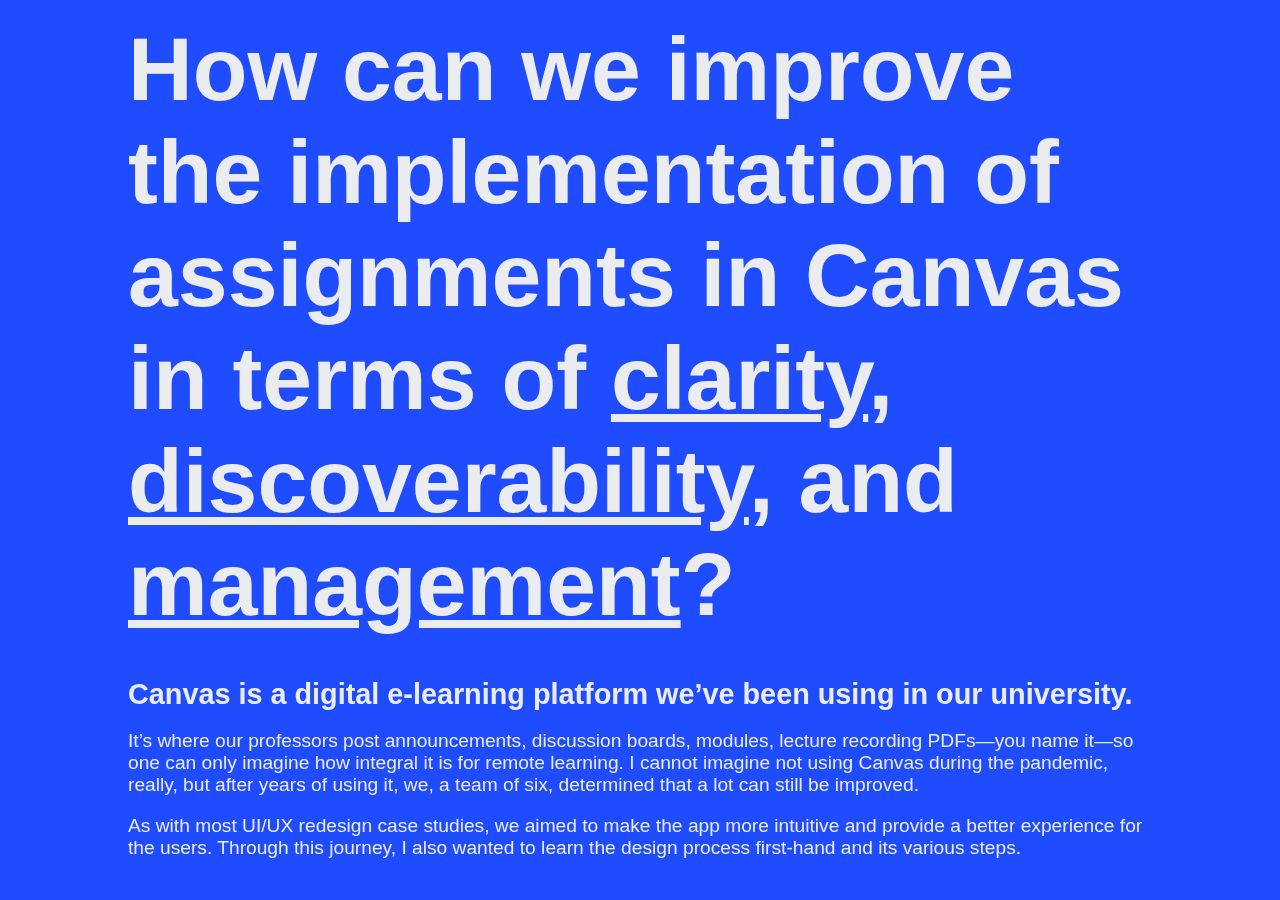
==== commit 8e5a7e6c: "removed import font statement" ====
--- a/canvas.html
+++ b/canvas.html
@@ -6,11 +6,6 @@
     
     <link rel="stylesheet" href="styles/article.css">
     <script src="https://code.jquery.com/jquery-3.4.1.min.js"></script>
-
-    <link rel="preconnect" href="https://fonts.googleapis.com">
-    <link rel="preconnect" href="https://fonts.gstatic.com" crossorigin>
-    <link href="https://fonts.googleapis.com/css2?family=League+Gothic&display=swap" rel="stylesheet">
-    <link href="https://fonts.googleapis.com/css2?family=Source+Sans+Pro&display=swap" rel="stylesheet">
 
     <title>Redesigning Canvas, an e-learning platform</title>
 
--- a/styles/article.css
+++ b/styles/article.css
@@ -30,6 +30,24 @@
   font-weight: normal;
 }
 
+br {
+  display: block;
+  content: "";
+  margin-top: 0;
+}
+
+br.small {
+  min-height: 3vh;
+}
+
+br.large {
+  min-height: 10vh;
+}
+
+br.xl {
+  min-height: 35vh;
+}
+
 .slide-up {
   -webkit-transform: translateY(30%);
           transform: translateY(30%);
@@ -103,27 +121,23 @@
   border-left: 1px solid #EBECF0;
 }
 
-.left-space {
+.space-s {
   margin-left: 10vw;
 }
 
-.right-space {
+.space-m {
+  margin-left: 40vw;
+}
+
+.space-l {
   margin-left: 55vw;
 }
 
-.section-break {
-  min-height: 10vh;
-}
-
 .columns {
   display: -webkit-box;
   display: -ms-flexbox;
   display: flex;
   orientation: column;
-}
-
-.text-break {
-  min-height: 3vh;
 }
 
 .tight {
@@ -231,14 +245,17 @@
   display: -webkit-box;
   display: -ms-flexbox;
   display: flex;
-  max-width: 50vw;
-  -webkit-column-gap: 10px;
-          column-gap: 10px;
+  -webkit-column-gap: 30px;
+          column-gap: 30px;
 }
 
 .mobile-grid img {
   max-width: 100%;
+  max-height: 70vh;
   min-width: 0;
+  -ms-flex-item-align: center;
+      -ms-grid-row-align: center;
+      align-self: center;
 }
 
 @media (max-width: 991px) {
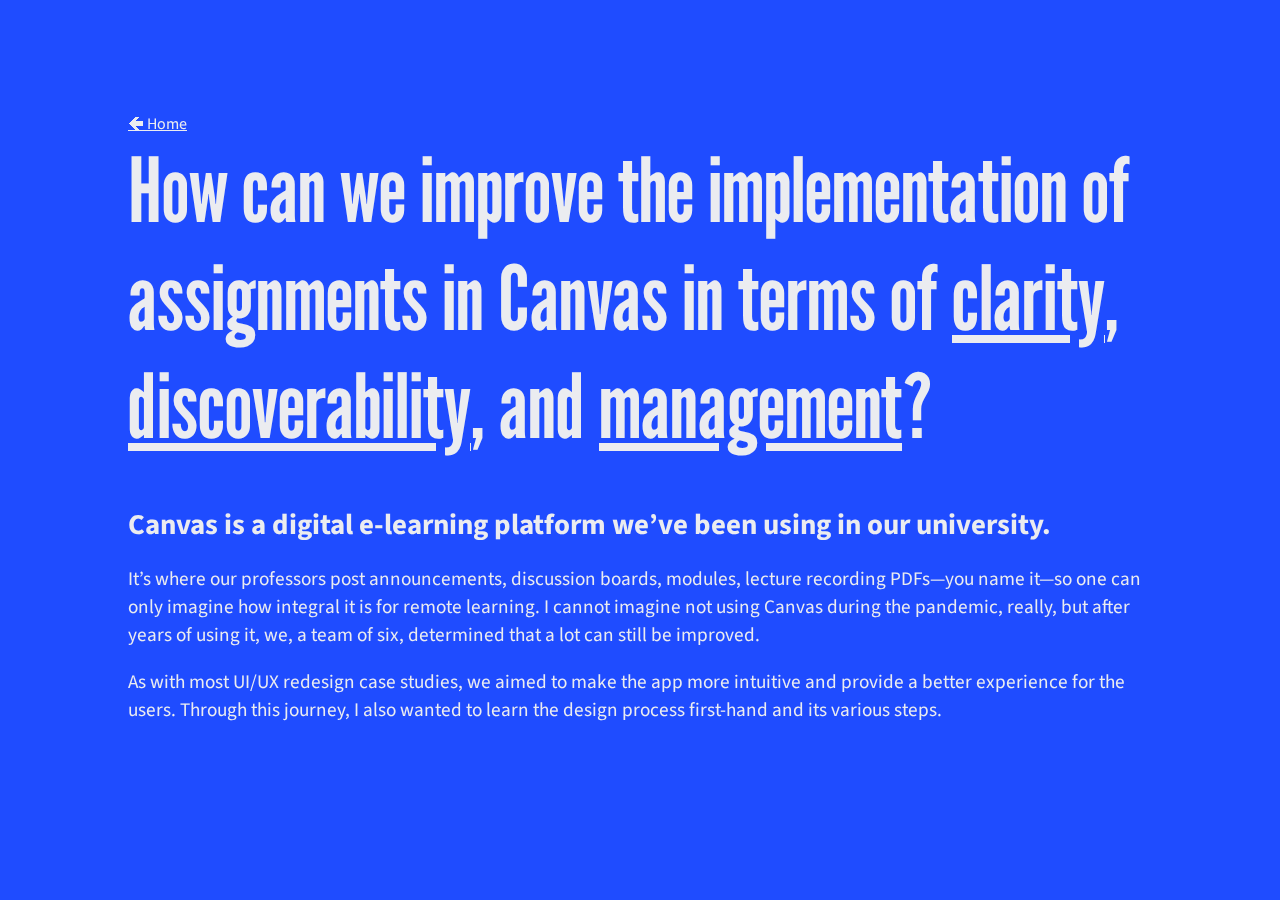
==== commit 5a6a2b3d: "moved out of works folder" ====
--- a/canvas.html
+++ b/canvas.html
@@ -15,6 +15,8 @@
         <div class="bluemode">
             <div class="space-s wide">
                 <br class="large">
+                <a class="unselectable link" href="index.html#projects">🡸 Home</a>
+                <br class="small">
                 <!-- <h1>Redesigning Canvas, an e-learning platform</h1> -->
                 <!-- <i>
                     <small>
@@ -215,12 +217,28 @@
             </div>        
             <br class="large">
         </div>
+
+        <footer>
+            <header>
+                <h1>Let's work together!</h1>
+                <div class="navigation">
+                    <a class="button" href="mailto:sharmainegaw@gmail.com">sharmainegaw@gmail.com</a>
+                </div>
+            </header>
+            <div class="navigation">
+                <a class="square-button button unselectable" target="_blank" href="https://www.behance.net/shargaw" target="_blank"><img class="img-icon"src="/assets/socials/icon-behance.png"></a>
+                <a class="square-button button unselectable" target="_blank" href="https://www.linkedin.com/in/sharmaineg/"><img class="img-icon"src="/assets/socials/icon-linkedin.png"></a>
+                <a class="square-button button unselectable" target="_blank" href="https://m.me/sharmainegaw"><img class="img-icon"src="/assets/socials/icon-messenger.png"></a>
+            </div>
+        </footer>
     </main>
 
     <main class="parallax-wrapper">
         <div class="parallax-group bluemode static">
             <div class="space-s wide">
                 <br class="large">
+                <a class="unselectable link" href="index.html#projects">🡸 Home</a>
+                <br class="small">
                 <!-- <h1>Redesigning Canvas, an e-learning platform</h1> -->
                 <!-- <i>
                     <small>
@@ -459,6 +477,20 @@
             </div>        
             <br class="large">
         </div>
+        
+        <footer class="static">
+            <header>
+                <h1>Let's work together!</h1>
+                <div class="navigation">
+                    <a class="button" href="mailto:sharmainegaw@gmail.com">sharmainegaw@gmail.com</a>
+                </div>
+            </header>
+            <div class="navigation">
+                <a class="square-button button unselectable" target="_blank" href="https://www.behance.net/shargaw" target="_blank"><img class="img-icon"src="/assets/socials/icon-behance.png"></a>
+                <a class="square-button button unselectable" target="_blank" href="https://www.linkedin.com/in/sharmaineg/"><img class="img-icon"src="/assets/socials/icon-linkedin.png"></a>
+                <a class="square-button button unselectable" target="_blank" href="https://m.me/sharmainegaw"><img class="img-icon"src="/assets/socials/icon-messenger.png"></a>
+            </div>
+        </footer>
     </main>
 </body>
 </html>
--- a/styles/article.css
+++ b/styles/article.css
@@ -1,3 +1,5 @@
+@import url("https://fonts.googleapis.com/css2?family=League+Gothic&display=swap");
+@import url("https://fonts.googleapis.com/css2?family=Source+Sans+Pro&display=swap");
 html {
   scroll-behavior: smooth;
 }
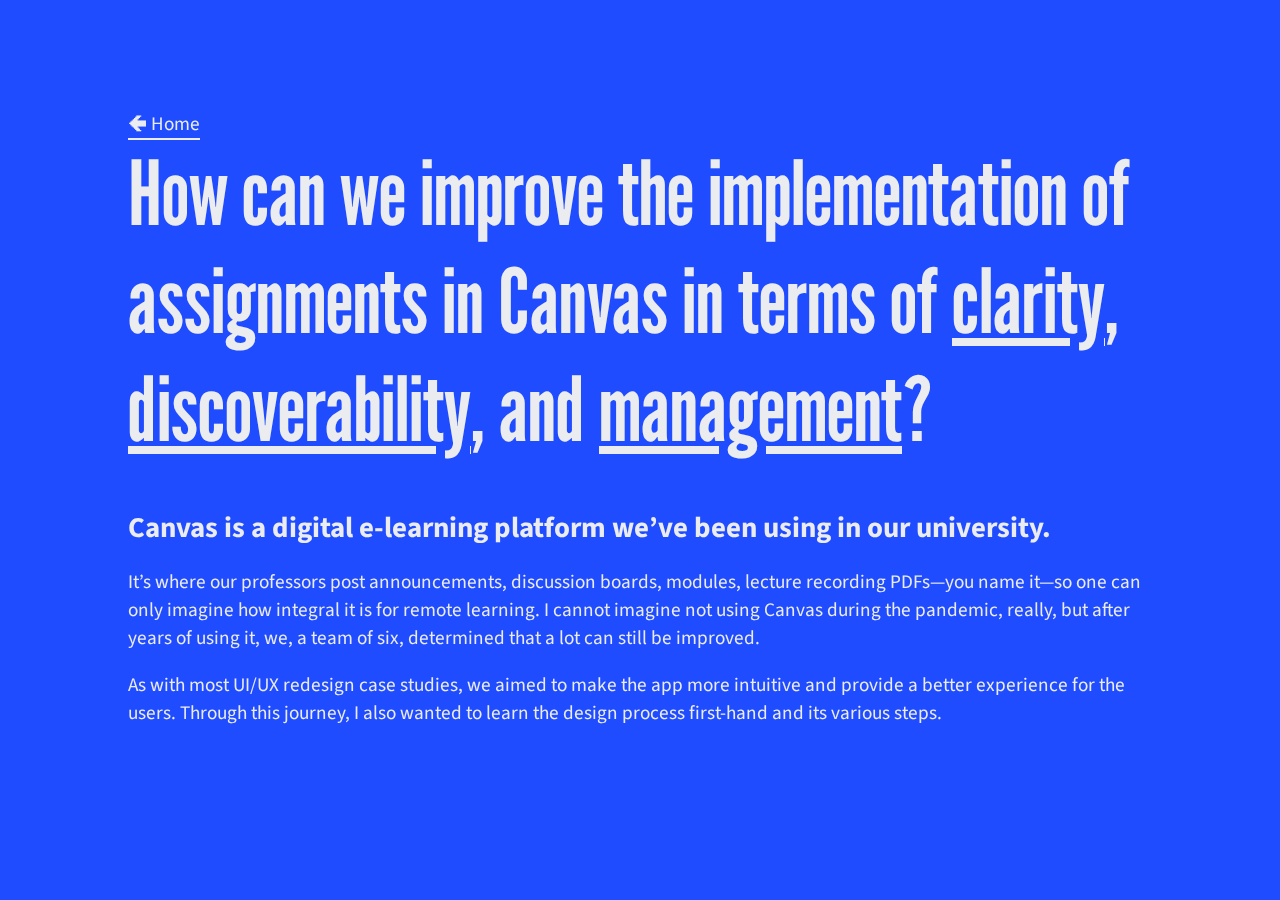
==== commit 602822bf: "added description and author, updated slide up functionality" ====
--- a/canvas.html
+++ b/canvas.html
@@ -2,20 +2,21 @@
 <html lang="en">
 <head>
     <meta charset="UTF-8">
+    <meta name="description" content="Personal website of Sharmaine Gaw">
+    <meta name="author" content="Sharmaine Gaw">
     <meta name="viewport" content="width=device-width, initial-scale=1.0">
     
     <link rel="stylesheet" href="styles/article.css">
     <script src="https://code.jquery.com/jquery-3.4.1.min.js"></script>
 
-    <title>Redesigning Canvas, an e-learning platform</title>
-
+    <title>Sharmaine Gaw - Redesigning Canvas, an e-learning platform</title>
 </head>
 <body>
     <main class="not-parallax">
         <div class="bluemode">
             <div class="space-s wide">
                 <br class="large">
-                <a class="unselectable link" href="index.html#projects">🡸 Home</a>
+                <a class="unselectable link" href="index.html">🡸 Home</a>
                 <br class="small">
                 <!-- <h1>Redesigning Canvas, an e-learning platform</h1> -->
                 <!-- <i>
@@ -237,7 +238,7 @@
         <div class="parallax-group bluemode static">
             <div class="space-s wide">
                 <br class="large">
-                <a class="unselectable link" href="index.html#projects">🡸 Home</a>
+                <a class="unselectable link" href="index.html">🡸 Home</a>
                 <br class="small">
                 <!-- <h1>Redesigning Canvas, an e-learning platform</h1> -->
                 <!-- <i>
@@ -496,7 +497,7 @@
 </html>
 
 <script>
-    function debounce(func, wait = 20, immediate = true) {
+    function debounce(func, wait = 5, immediate = true) {
 	    var timeout;
         return function() {
             var context = this, args = arguments;
@@ -513,18 +514,25 @@
 
     const slideUpElements = $(".slide-up");
 
+    var scrollTimeout;
+
     function slideIn(e) 
     {
-        const currentPosition = window.scrollY + window.innerHeight;
-
-        slideUpElements.each(function(index, element){
-            // const slideInAt = $(element).offset().top + ($(element).height()/5);
-            const slideInAt = $(element).offset().top + 10;
-            if(slideInAt < currentPosition)
-            {
-                $(element).addClass("active");
-            }
-        })
+        clearTimeout(scrollTimeout);
+
+        scrollTimeout = setTimeout(function() {
+
+            console.log('hello');
+            const currentPosition = window.scrollY + window.innerHeight;
+
+            slideUpElements.each(function(index, element){
+                const slideInAt = $(element).offset().top + ($(element).height()/10);
+                if(slideInAt < currentPosition)
+                {
+                    $(element).addClass("active");
+                }
+            })
+        }, 100);
     }
 
     window.addEventListener('scroll', debounce(slideIn));
--- a/styles/article.css
+++ b/styles/article.css
@@ -50,6 +50,116 @@
   min-height: 35vh;
 }
 
+footer {
+  margin-top: 15vh;
+  margin-bottom: 10vh;
+  max-width: 85vw;
+  margin-left: auto;
+  margin-right: auto;
+  display: -webkit-box;
+  display: -ms-flexbox;
+  display: flex;
+  -webkit-box-pack: justify;
+      -ms-flex-pack: justify;
+          justify-content: space-between;
+  -webkit-box-align: center;
+      -ms-flex-align: center;
+          align-items: center;
+}
+
+footer img {
+  border-radius: 0px;
+}
+
+.link {
+  border-bottom: 2px solid #e7068a;
+  padding-bottom: 0px;
+  font-size: clamp(1.2rem, 1vw, 1.5rem);
+  text-decoration: none;
+  color: #e7068a;
+  -webkit-transition: 0.25s;
+  transition: 0.25s;
+}
+
+.link:hover {
+  border-bottom: 2px solid #e7068a;
+  padding-bottom: 3px;
+  -webkit-transition: 0.25s;
+  transition: 0.25s;
+}
+
+.bluemode .link {
+  color: #EBECF0;
+  border-bottom: 2px solid #EBECF0;
+}
+
+.bluemode .link:hover {
+  border-bottom: 2px solid #EBECF0;
+}
+
+.button {
+  width: -webkit-fit-content;
+  width: -moz-fit-content;
+  width: fit-content;
+  padding: 15px 25px 15px 25px;
+  border: none;
+  border-radius: 50px;
+  background: #EBECF0;
+  -webkit-box-shadow: -3px -3px 5px #FFFFFF, 5px 5px 10px #A8B1D6;
+          box-shadow: -3px -3px 5px #FFFFFF, 5px 5px 10px #A8B1D6;
+  margin-right: 20px;
+  margin-bottom: 20px;
+  white-space: nowrap;
+  font-weight: bold;
+  font-size: clamp(1.2rem, 1vw, 1.5rem);
+  text-decoration: none;
+  cursor: pointer;
+  outline: none;
+  -webkit-transition: 1s;
+  transition: 1s;
+  color: #e7068a;
+}
+
+.button:hover {
+  -webkit-transition: 0.25s;
+  transition: 0.25s;
+  -webkit-box-shadow: none;
+          box-shadow: none;
+}
+
+.button:active {
+  -webkit-box-shadow: inset -5px -5px 4px #FFFFFF, inset 3px 3px 10px #A8B1D6;
+          box-shadow: inset -5px -5px 4px #FFFFFF, inset 3px 3px 10px #A8B1D6;
+  -webkit-transform: translateY(2px);
+          transform: translateY(2px);
+  text-decoration: underline;
+}
+
+.navigation {
+  margin-top: 5h;
+  line-height: 75px;
+}
+
+.square-button {
+  border-radius: 10px;
+  max-height: 20px;
+  max-width: 20px;
+}
+
+.img-icon {
+  height: 16px;
+  width: 16px;
+}
+
+.unselectable {
+  -moz-user-select: -moz-none;
+  -webkit-user-select: none;
+  -o-user-select: none;
+  -ms-user-select: none;
+      user-select: none;
+  -webkit-user-drag: none;
+}
+
 .slide-up {
   -webkit-transform: translateY(30%);
           transform: translateY(30%);
@@ -223,6 +333,14 @@
 
 .parallax-wrapper .nonstatic {
   z-index: 1;
+}
+
+.filwordnet .parallax-group {
+  min-height: 80vh;
+}
+
+.filwordnet img {
+  max-width: 50vw;
 }
 
 .parallax-wrapper {
